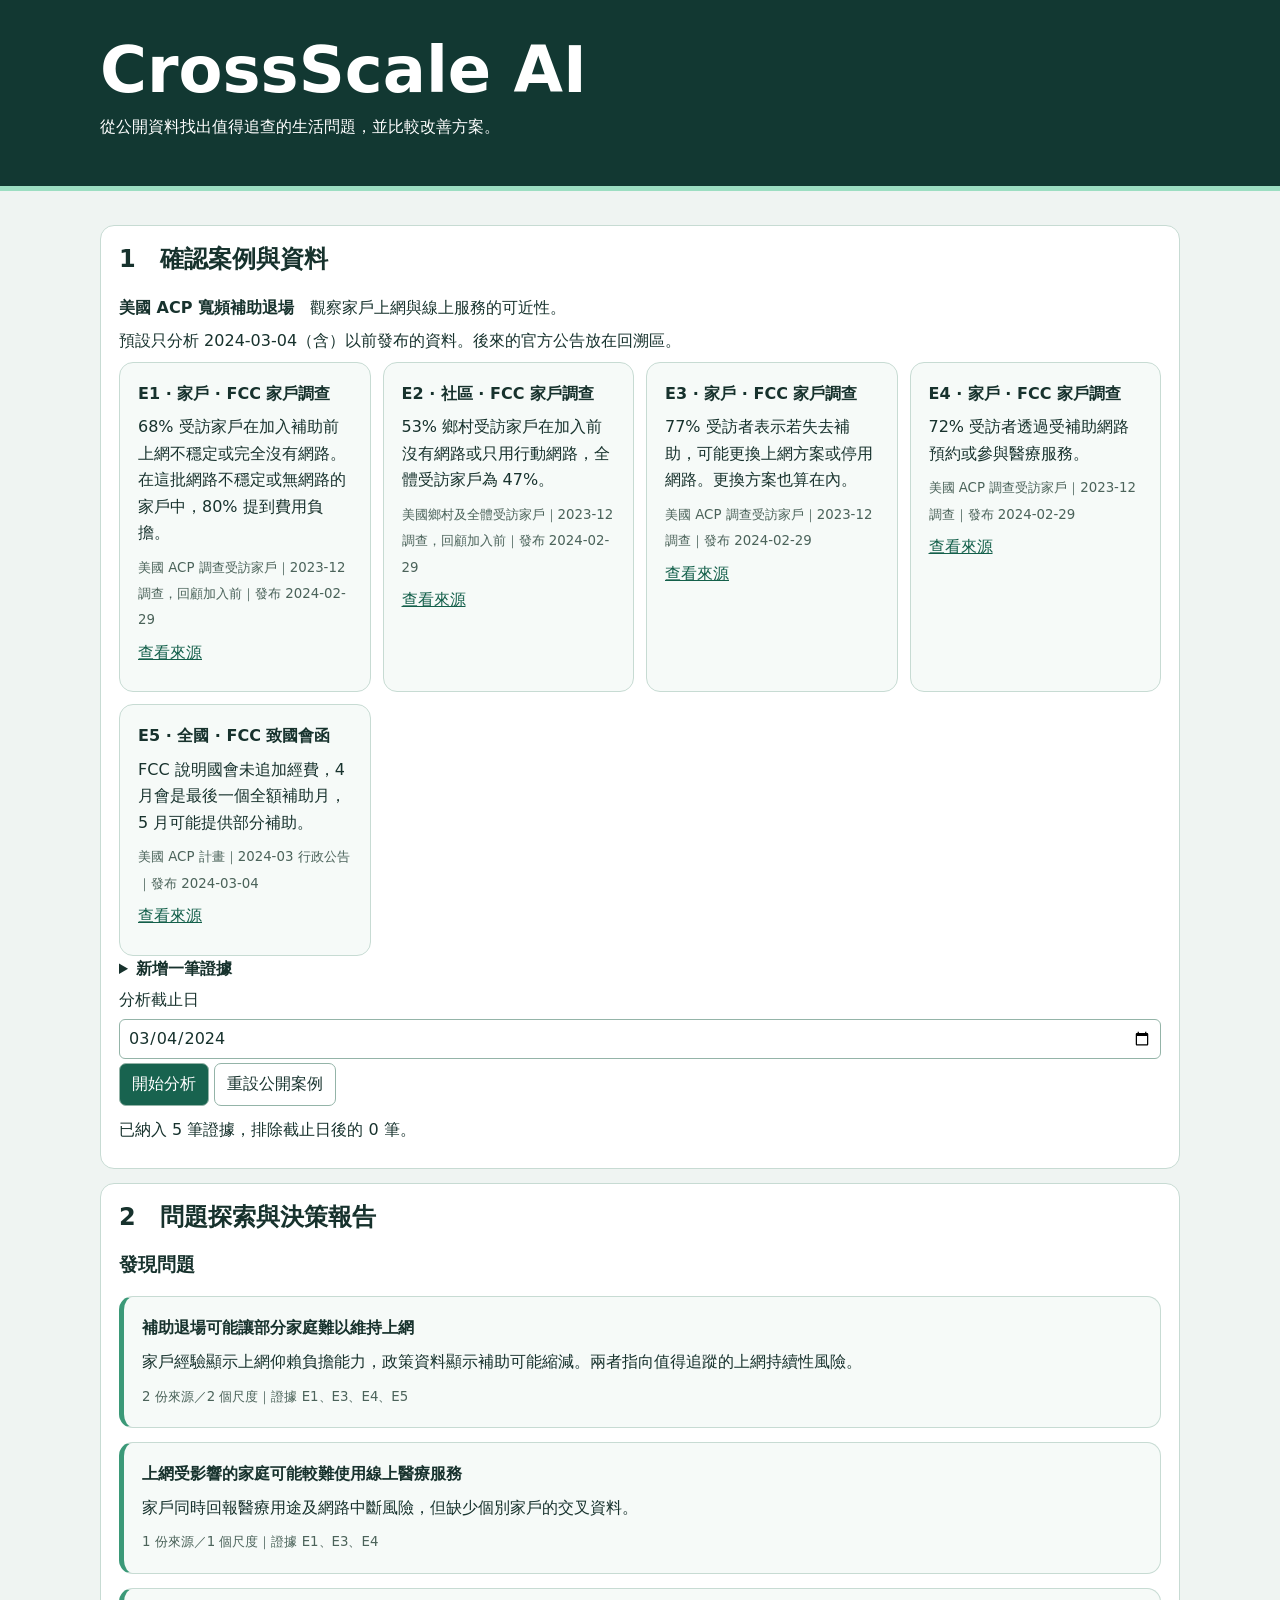
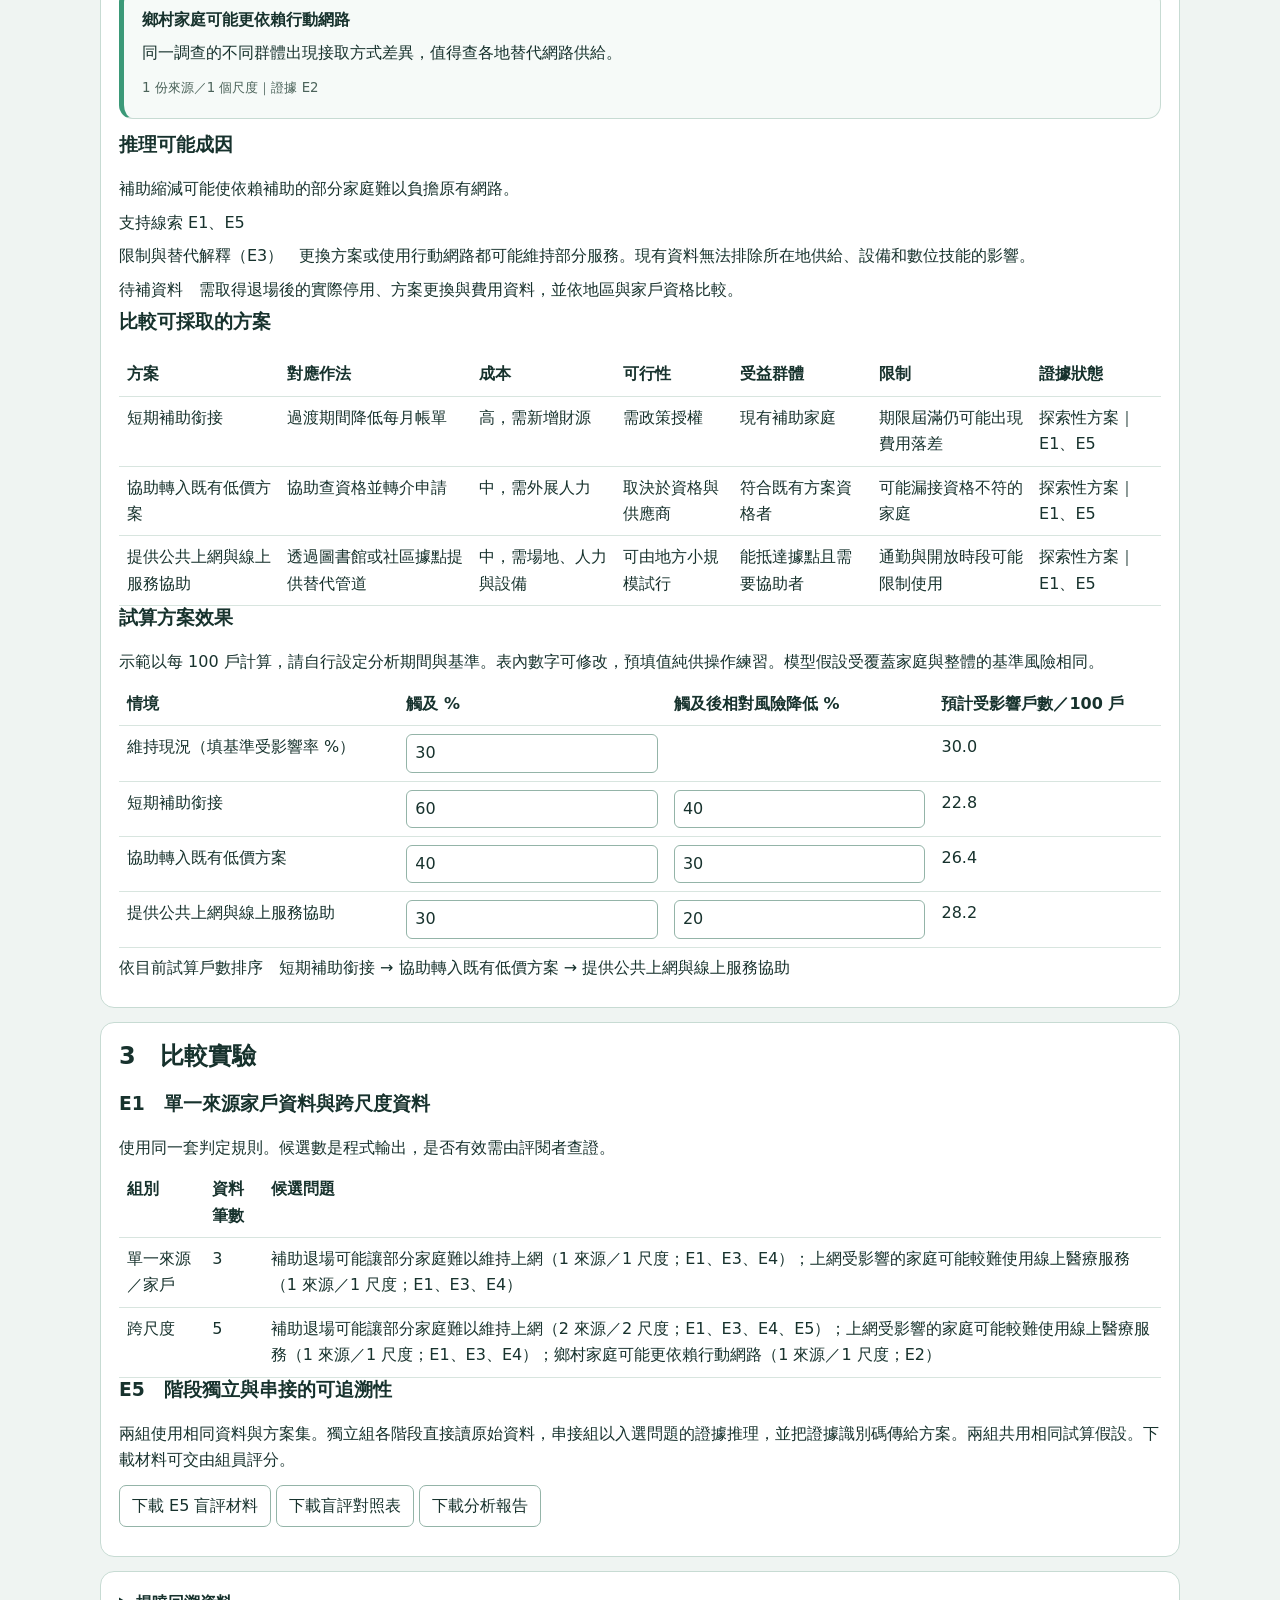
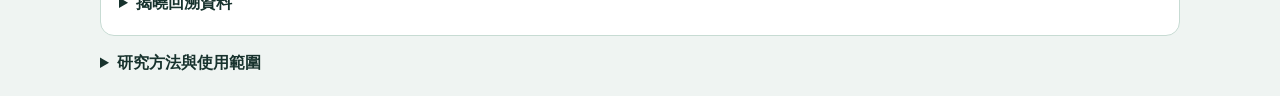
==== index.html @ e2c46af2 "Publish CrossScale AI competition prototype" ====
<!doctype html>
<html lang="zh-Hant"><meta charset="utf-8"><meta name="viewport" content="width=device-width,initial-scale=1"><title>CrossScale AI｜競賽研究原型</title>
<style>
*{box-sizing:border-box}body{margin:0;background:#eff4f2;color:#17322d;font:16px/1.65 system-ui,sans-serif}header{background:#123832;color:#fff;padding:38px max(20px,calc((100vw - 1080px)/2));border-bottom:5px solid #9cdec2}h1{font-size:clamp(2.4rem,7vw,4rem);line-height:1;margin:0 0 12px}h2,h3{line-height:1.3;margin-top:0}main{max-width:1120px;margin:auto;padding:20px}section,article{border:1px solid #c7dbd3;border-radius:14px;padding:18px;margin:14px 0;background:white}article{background:#f6faf8}p{margin:.45em 0}.grid{display:grid;grid-template-columns:repeat(auto-fit,minmax(min(100%,230px),1fr));gap:12px}.grid article{margin:0}button,input,textarea,select{font:inherit;color:inherit}button{cursor:pointer;padding:7px 12px;border-radius:7px;border:1px solid #94b4a8;background:white;margin:4px 5px 4px 0}.primary{background:#18634f;color:white}label{display:block;margin:5px 0}input:not([type=checkbox]),select,textarea{width:100%;padding:5px 8px;border:1px solid #94b4a8;border-radius:6px}summary{cursor:pointer;font-weight:bold}a{color:#14604b}small,.muted{color:#4b635a}.result{border-left:5px solid #3b9978}.scroll{overflow:auto}table{border-collapse:collapse;width:100%}th,td{text-align:left;padding:8px;vertical-align:top;border-bottom:1px solid #d8e5df}td input{min-width:74px}.error{color:#a12222}ul{padding-left:22px}
</style>
<header><h1>CrossScale AI</h1><p>從公開資料找出值得追查的生活問題，並比較改善方案。</p></header>
<main>
<section><h2>1　確認案例與資料</h2><p><strong>美國 ACP 寬頻補助退場</strong>　觀察家戶上網與線上服務的可近性。</p><p>預設只分析 2024-03-04（含）以前發布的資料。後來的官方公告放在回溯區。</p>
<div id="sources" class="grid"></div>
<details><summary>新增一筆證據</summary><form id="add"><div class="grid">
<label>來源名稱<input name="source" required></label><label>原文連結<input name="url" type="url" required></label><label>發布日期<input name="date" type="date" required></label>
<label>尺度<select name="scale"><option>家戶</option><option>社區</option><option>全國</option></select></label><label>地區或群體<input name="scope" required></label><label>資料期間<input name="period" required></label></div>
<label>觀察到什麼<textarea name="note" required></textarea></label><button>加入證據</button></form></details>
<label for="cutoff">分析截止日</label><input type="date" id="cutoff" value="2024-03-04" max="2024-05-30">
<button class="primary" id="run">開始分析</button><button id="reset">重設公開案例</button><p id="status" role="status"></p></section>
<section id="report" aria-live="polite"></section>
<section><h2>3　比較實驗</h2>
<div id="experiments"></div><button id="blind">下載 E5 盲評材料</button><button id="key" disabled>下載盲評對照表</button><button id="export">下載分析報告</button><p id="exports" role="status"></p></section>
<section><details><summary>揭曉回溯資料</summary><p>FCC 於 2024-05-31 公告，ACP 於 2024-06-01 結束。這確認補助退場一事。家戶實際斷線率仍需追蹤資料。</p><a href="https://docs.fcc.gov/public/attachments/DOC-402930A1.pdf" target="_blank" rel="noopener">FCC 正式公告</a></details></section>
<details><summary>研究方法與使用範圍</summary><p>這版用可檢查的文字規則比對議題，依獨立來源、尺度及證據筆數排序，原因與方案使用透明的領域規則。支援 ACP 案例的相關觀察。資料卡是人工整理的公開摘要，每張含來源、尺度、日期及群體。</p><p>同一調查的不同群體摘要可以補充尺度資訊，但在獨立來源計數時仍只算一份。跨尺度分析與單一來源比較同時改變可用資訊，無法單獨歸因於尺度。一案且規則依案例設計，應視為流程測試。</p></details>
</main>
<script>
"use strict";
const survey="FCC 家戶調查";
const letter="FCC 致國會函";
const initial=[
 {id:"E1",source:survey,url:"https://docs.fcc.gov/public/attachments/DOC-400836A1.pdf",date:"2024-02-29",scale:"家戶",scope:"美國 ACP 調查受訪家戶",period:"2023-12 調查，回顧加入前",note:"68% 受訪家戶在加入補助前上網不穩定或完全沒有網路。在這批網路不穩定或無網路的家戶中，80% 提到費用負擔。"},
 {id:"E2",source:survey,url:"https://docs.fcc.gov/public/attachments/DOC-400836A1.pdf",date:"2024-02-29",scale:"社區",scope:"美國鄉村及全體受訪家戶",period:"2023-12 調查，回顧加入前",note:"53% 鄉村受訪家戶在加入前沒有網路或只用行動網路，全體受訪家戶為 47%。"},
 {id:"E3",source:survey,url:"https://docs.fcc.gov/public/attachments/DOC-400836A1.pdf",date:"2024-02-29",scale:"家戶",scope:"美國 ACP 調查受訪家戶",period:"2023-12 調查",note:"77% 受訪者表示若失去補助，可能更換上網方案或停用網路。更換方案也算在內。"},
 {id:"E4",source:survey,url:"https://docs.fcc.gov/public/attachments/DOC-400836A1.pdf",date:"2024-02-29",scale:"家戶",scope:"美國 ACP 調查受訪家戶",period:"2023-12 調查",note:"72% 受訪者透過受補助網路預約或參與醫療服務。"},
 {id:"E5",source:letter,url:"https://docs.fcc.gov/public/attachments/DOC-400888A1.pdf",date:"2024-03-04",scale:"全國",scope:"美國 ACP 計畫",period:"2024-03 行政公告",note:"FCC 說明國會未追加經費，4 月會是最後一個全額補助月，5 月可能提供部分補助。"}
];
const rules=[
 {title:"補助退場可能讓部分家庭難以維持上網",all:[/上網|網路/,/補助|費用|負擔/],extra:/經費.*補助|補助.*經費/,why:"家戶經驗顯示上網仰賴負擔能力，政策資料顯示補助可能縮減。兩者指向值得追蹤的上網持續性風險。"},
 {title:"鄉村家庭可能更依賴行動網路",all:[/鄉村/,/行動網路|沒有網路/],why:"同一調查的不同群體出現接取方式差異，值得查各地替代網路供給。"},
 {title:"上網受影響的家庭可能較難使用線上醫療服務",all:[/醫療/,/網路|上網/],extra:/停用網路|上網不穩定/,why:"家戶同時回報醫療用途及網路中斷風險，但缺少個別家戶的交叉資料。"}
];
const options=[
 ["短期補助銜接","過渡期間降低每月帳單","高，需新增財源","需政策授權","現有補助家庭","期限屆滿仍可能出現費用落差"],
 ["協助轉入既有低價方案","協助查資格並轉介申請","中，需外展人力","取決於資格與供應商","符合既有方案資格者","可能漏接資格不符的家庭"],
 ["提供公共上網與線上服務協助","透過圖書館或社區據點提供替代管道","中，需場地、人力與設備","可由地方小規模試行","能抵達據點且需要協助者","通勤與開放時段可能限制使用"]
];
const $=id=>document.getElementById(id);
let rows=structuredClone(initial),latest=null,blindKey=null;
function el(parent,tag,value){
 const node=document.createElement(tag);
 if(value!==undefined)node.textContent=value;
 parent.append(node);
 return node;
}
function drawSources(){
 const root=$("sources");root.replaceChildren();
 for(const item of rows){
  const card=el(root,"article");
  el(card,"strong",item.id+" · "+item.scale+" · "+item.source);
  el(card,"p",item.note);
  el(card,"small",item.scope+"｜"+item.period+"｜發布 "+item.date);
  const links=el(card,"p"),a=el(links,"a","查看來源");
  a.href=item.url;a.target="_blank";a.rel="noopener";
  if(!initial.some(e=>e.id===item.id)){
   const remove=el(card,"button","移除");remove.onclick=()=>{rows=rows.filter(e=>e.id!==item.id);drawSources();run();};
  }
 }
}
function discover(records){
 return rules.map(rule=>{
  const direct=records.filter(e=>rule.all.every(pattern=>pattern.test(e.note)));
  const evidence=direct.length?records.filter(e=>direct.includes(e)||rule.extra?.test(e.note)):[];
  const scales=new Set(evidence.map(e=>e.scale)).size;
  const sources=new Set(evidence.map(e=>e.url)).size;
  return {...rule,evidence,scales,sources,score:2*sources+scales+Math.log1p(evidence.length)};
 }).filter(c=>c.evidence.length).sort((a,b)=>b.score-a.score);
}
function build(records,linked){
 const candidates=discover(records);
 const concerns=candidates.find(c=>c.title===rules[0].title);
 const visible=linked?(concerns?.evidence??[]):records;
 const ids=pattern=>visible.filter(e=>pattern.test(e.note)).map(e=>e.id);
 const support=ids(/費用負擔|最後一個全額補助月/);
 const counter=ids(/更換方案|只用行動網路/);
 const ready=!!(concerns&&concerns.sources>=2&&concerns.scales>=2&&support.length>=2);
 const hypothesis={claim:"補助縮減可能使依賴補助的部分家庭難以負擔原有網路。",support,counter,
 limit:"更換方案或使用行動網路都可能維持部分服務。現有資料無法排除所在地供給、設備和數位技能的影響。",
 missing:"需取得退場後的實際停用、方案更換與費用資料，並依地區與家戶資格比較。"};
 return {candidates,hypothesis,ready,plans:options.map(row=>({row,evidence:linked&&ready?support:[],status:linked&&!ready?"證據不足 · 探索性方案":"探索性方案"}))};
}
function candidateLines(model){
 return model.candidates.map(c=>c.title+"（"+c.sources+" 來源／"+c.scales+" 尺度；"+c.evidence.map(e=>e.id).join("、")+"）");
}
function table(root,headers){
 const t=el(el(root,"div"),"table");t.parentNode.className="scroll";
 const head=el(el(t,"thead"),"tr");
 headers.forEach(title=>el(head,"th",title).scope="col");
 return el(t,"tbody");
}
function addRow(body,values){
 const row=el(body,"tr");return values.map(v=>el(row,"td",v));
}
function renderReport(model){
 const root=$("report");root.replaceChildren();
 el(root,"h2","2　問題探索與決策報告");
 el(root,"h3","發現問題");
 if(!model.candidates.length)el(root,"p","證據不足，目前沒有符合規則的候選。");
 for(const c of model.candidates){
  const box=el(root,"article");box.className="result";
  el(box,"strong",c.title);el(box,"p",c.why);
  el(box,"small",c.sources+" 份來源／"+c.scales+" 個尺度｜證據 "+c.evidence.map(e=>e.id).join("、"));
 }
 const h=model.hypothesis;
 el(root,"h3","推理可能成因");
 el(root,"p",model.ready?h.claim:"證據不足，需要人工確認。以下方案可供探索。");
 el(root,"p","支持線索 "+(h.support.join("、")||"尚缺"));
 el(root,"p","限制與替代解釋（"+(h.counter.join("、")||"尚缺")+"）　"+h.limit);
 el(root,"p","待補資料　"+h.missing);
 el(root,"h3","比較可採取的方案");
 const plans=table(root,["方案","對應作法","成本","可行性","受益群體","限制","證據狀態"]);
 model.plans.forEach(plan=>addRow(plans,[...plan.row,plan.status+(plan.evidence.length?"｜"+plan.evidence.join("、"):"")]));
 el(root,"h3","試算方案效果");
 el(root,"p","示範以每 100 戶計算，請自行設定分析期間與基準。表內數字可修改，預填值純供操作練習。模型假設受覆蓋家庭與整體的基準風險相同。");
 const body=table(root,["情境","觸及 %","觸及後相對風險降低 %","預計受影響戶數／100 戶"]);
 const [,baselineCell,,baseOutput]=addRow(body,["維持現況（填基準受影響率 %）","","",""]);
 function input(cell,value,label){
  const n=el(cell,"input");n.type="number";n.min="0";n.max="100";n.step="any";n.value=value;n.required=true;n.setAttribute("aria-label",label);return n;
 }
 const baseline=input(baselineCell,30,"基準受影響率");
 const cases=options.map(([name],i)=>{
  const [,a,b,out]=addRow(body,[name,"","",""]);
  return {name,coverage:input(a,[60,40,30][i],name+"觸及率"),efficacy:input(b,[40,30,20][i],name+"相對風險降低"),out};
 });
 const display=el(root,"p");
 function update(){
  baseOutput.textContent=baseline.validity.valid?Number(baseline.value).toFixed(1):"請輸入 0–100";
  const results=cases.map(({name,coverage,efficacy,out})=>{
   const valid=[baseline,coverage,efficacy].every(n=>n.validity.valid);
   const expected=valid?estimate(Number(baseline.value),Number(coverage.value),Number(efficacy.value)):null;
   out.textContent=valid?expected.toFixed(1):"請輸入 0–100";
   return {name,coverage:coverage.value,efficacy:efficacy.value,expected};
  });
  const ranked=results.filter(x=>x.expected!==null).sort((a,b)=>a.expected-b.expected);
  display.textContent=ranked.length===results.length?"依目前試算戶數排序　"+ranked.map(x=>x.name).join(" → "):"資料填完整後會顯示排序。";
  latest.scenario={baseline:baseline.value,results};
 }
 [baseline,...cases.flatMap(x=>[x.coverage,x.efficacy])].forEach(n=>n.oninput=update);
 update();
}
function estimate(base,coverage,efficacy){return base*(1-coverage*efficacy/10000);}
function run(){
 const cutoff=$("cutoff");
 if(!cutoff.value||!cutoff.validity.valid){$("status").textContent="請選擇有效截止日（最晚為 2024-05-30）。";return;}
 const records=rows.filter(e=>e.date<=cutoff.value);
 const single=records.filter(e=>e.source===survey&&e.scale==="家戶");
 const linked=build(records,true),independent=build(records,false);
 latest={cutoff:cutoff.value,records,single,linked,independent};
 $("status").textContent="已納入 "+records.length+" 筆證據，排除截止日後的 "+(rows.length-records.length)+" 筆。";
 $("key").disabled=true;blindKey=null;$("exports").textContent="";
 renderReport(linked);
 const root=$("experiments");root.replaceChildren();
 el(root,"h3","E1　單一來源家戶資料與跨尺度資料");
 el(root,"p","使用同一套判定規則。候選數是程式輸出，是否有效需由評閱者查證。");
 const t=table(root,["組別","資料筆數","候選問題"]);
 addRow(t,["單一來源／家戶",single.length,candidateLines({candidates:discover(single)}).join("；")||"無"]);
 addRow(t,["跨尺度",records.length,candidateLines(linked).join("；")||"無"]);
 el(root,"h3","E5　階段獨立與串接的可追溯性");
 el(root,"p","兩組使用相同資料與方案集。獨立組各階段直接讀原始資料，串接組以入選問題的證據推理，並把證據識別碼傳給方案。兩組共用相同試算假設。下載材料可交由組員評分。");
}
function reportText(model){
 const h=model.hypothesis;
 return ["問題候選",...candidateLines(model),"","成因假設",model.ready?h.claim:"證據不足，需人工確認。","支持："+(h.support.join("、")||"尚缺"),
 "限制："+h.limit,"反向線索："+(h.counter.join("、")||"尚缺"),"待補："+h.missing,"","方案比較",
 ...model.plans.map(p=>p.row.join("｜")+"｜"+p.status+"｜證據 "+(p.evidence.join("、")||"—")),
 "","試算結果（假設值，每 100 戶）","維持現況："+latest.scenario.baseline+"%",
 ...latest.scenario.results.map(r=>r.name+"｜觸及 "+r.coverage+"%｜相對降低 "+r.efficacy+"%｜預計 "+(r.expected===null?"待填":r.expected.toFixed(1))+" 戶")].join("\n");
}
function citations(){return latest.records.map(e=>[e.id,e.source,e.date,e.scale,e.scope,e.period,e.note,e.url].join("｜")).join("\n");}
function download(name,value){
 const url=URL.createObjectURL(new Blob(["\ufeff",value],{type:"text/plain;charset=utf-8"}));
 const link=document.createElement("a");link.href=url;link.download=name;link.click();setTimeout(()=>URL.revokeObjectURL(url),3000);
 $("exports").textContent="已送出下載　"+name;
}
$("export").onclick=()=>download("CrossScale_Report.txt","分析截止 "+latest.cutoff+"\n\n"+reportText(latest.linked)+"\n\nE1 單一組\n"+candidateLines({candidates:discover(latest.single)}).join("\n")+"\n\n證據\n"+citations());
$("blind").onclick=()=>{
 const first=Math.random()<.5;
 const models=first?[latest.linked,latest.independent]:[latest.independent,latest.linked];
 blindKey=first?"A＝串接；B＝獨立":"A＝獨立；B＝串接";
 download("CrossScale_E5_Blind.txt","請分別為 A／B 的證據完整度、推理合理性及方案可行性各給 0–2 分。0＝缺少，1＝部分符合，2＝具體且能查核。填寫理由後再開啟對照表。\n\n"+models.map((m,i)=>["A","B"][i]+"\n"+reportText(m)).join("\n\n")+"\n\n證據\n"+citations());
 $("key").disabled=false;
};
$("key").onclick=()=>download("CrossScale_E5_Key.txt",blindKey);
$("add").onsubmit=event=>{
 event.preventDefault();
 const form=event.currentTarget;
 const entry=Object.fromEntries([...new FormData(form)].map(([k,v])=>[k,v.trim()]));
 if(Object.values(entry).some(v=>!v)||!/^https?:\/\//i.test(entry.url)){$("status").textContent="請填寫所有欄位，並提供 HTTP 或 HTTPS 連結。";return;}
 if(rows.some(e=>e.url===entry.url&&e.note===entry.note)){$("status").textContent="相同來源與摘要已存在。";return;}
 entry.id="自訂-"+Date.now();rows.push(entry);form.reset();drawSources();run();
};
$("reset").onclick=()=>{rows=structuredClone(initial);$("cutoff").value="2024-03-04";drawSources();run();};
$("run").onclick=run;
drawSources();run();
</script>
</html>
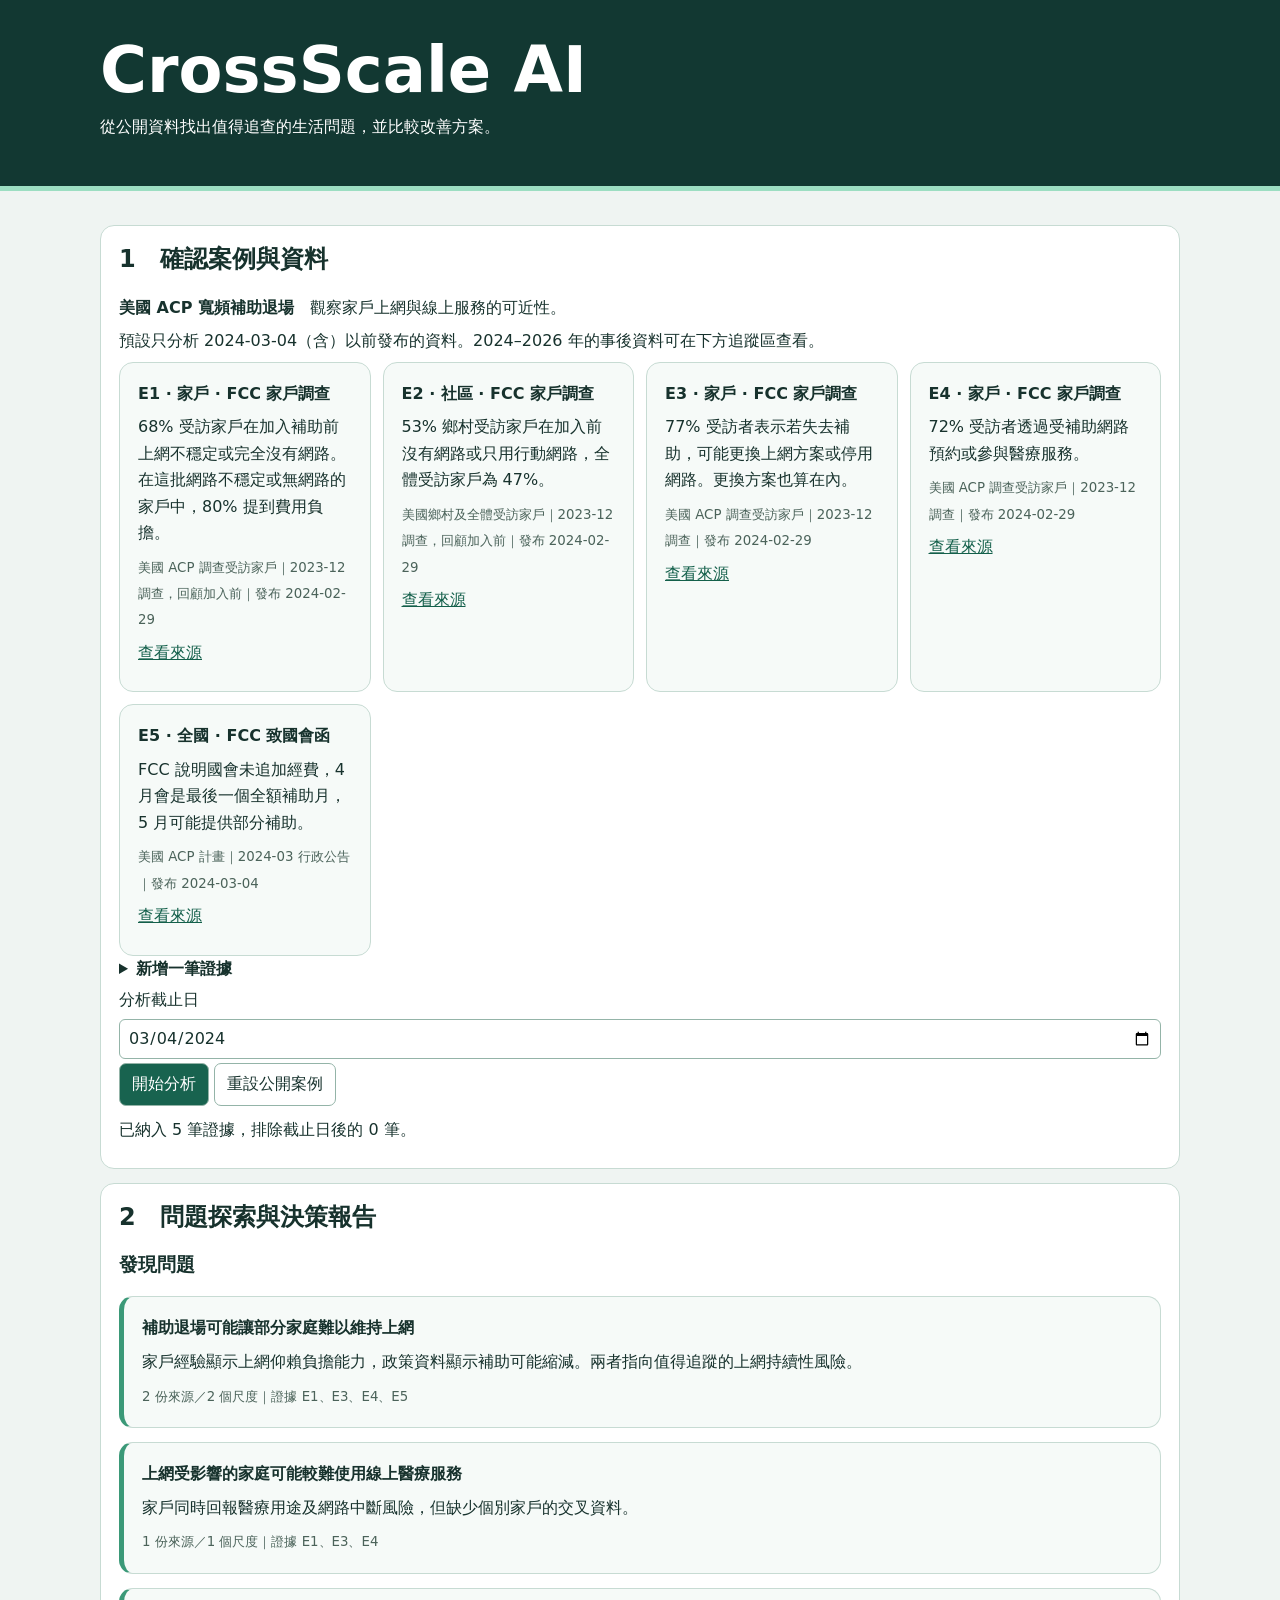
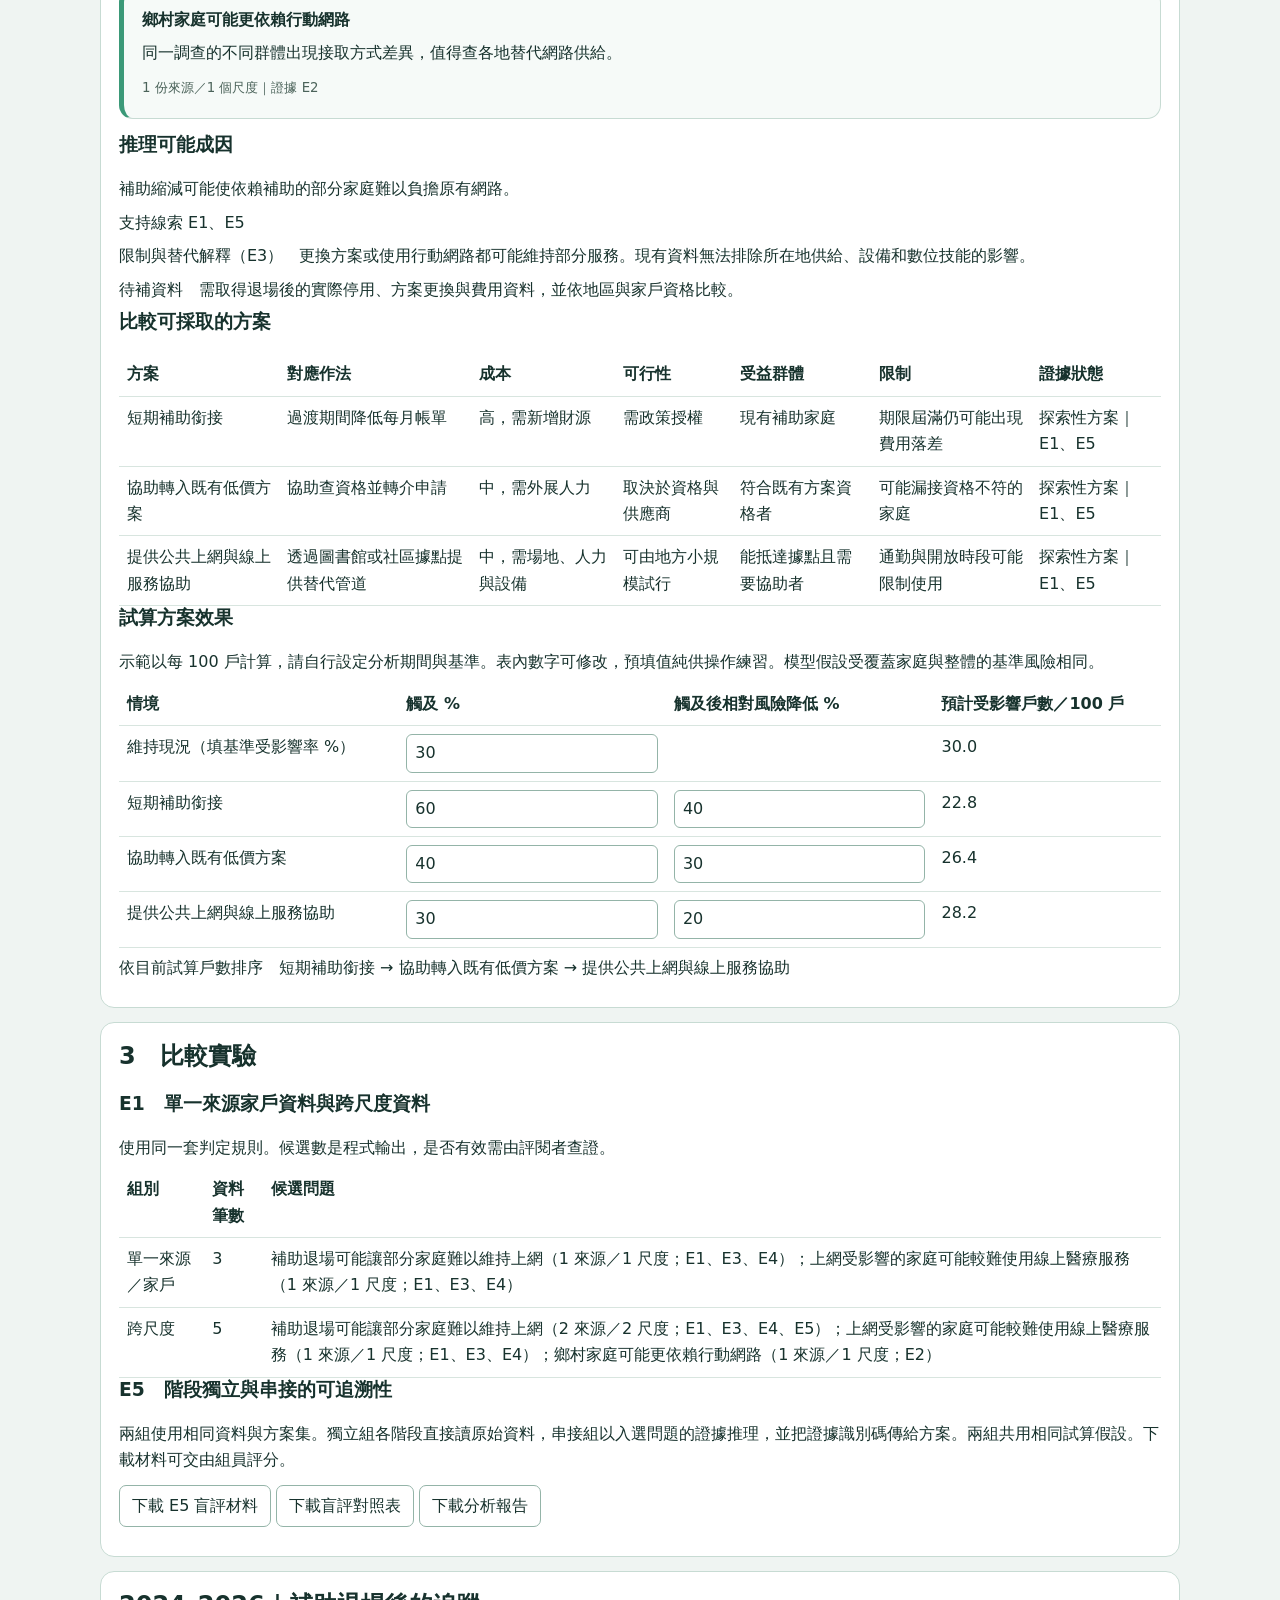
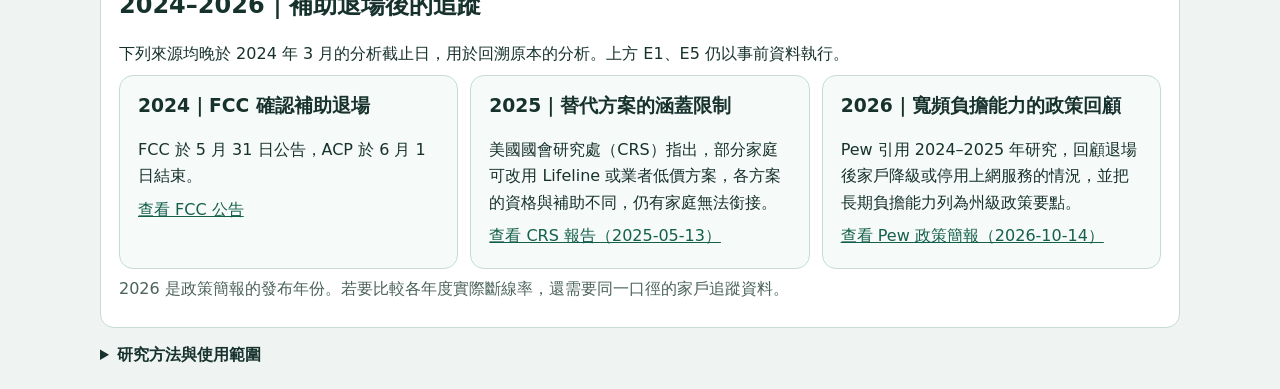
==== commit 84fe4b63: "Add ACP policy follow-up through 2026" ====
--- a/index.html
+++ b/index.html
@@ -5,7 +5,7 @@
 </style>
 <header><h1>CrossScale AI</h1><p>從公開資料找出值得追查的生活問題，並比較改善方案。</p></header>
 <main>
-<section><h2>1　確認案例與資料</h2><p><strong>美國 ACP 寬頻補助退場</strong>　觀察家戶上網與線上服務的可近性。</p><p>預設只分析 2024-03-04（含）以前發布的資料。後來的官方公告放在回溯區。</p>
+<section><h2>1　確認案例與資料</h2><p><strong>美國 ACP 寬頻補助退場</strong>　觀察家戶上網與線上服務的可近性。</p><p>預設只分析 2024-03-04（含）以前發布的資料。2024–2026 年的事後資料可在下方追蹤區查看。</p>
 <div id="sources" class="grid"></div>
 <details><summary>新增一筆證據</summary><form id="add"><div class="grid">
 <label>來源名稱<input name="source" required></label><label>原文連結<input name="url" type="url" required></label><label>發布日期<input name="date" type="date" required></label>
@@ -16,7 +16,16 @@
 <section id="report" aria-live="polite"></section>
 <section><h2>3　比較實驗</h2>
 <div id="experiments"></div><button id="blind">下載 E5 盲評材料</button><button id="key" disabled>下載盲評對照表</button><button id="export">下載分析報告</button><p id="exports" role="status"></p></section>
-<section><details><summary>揭曉回溯資料</summary><p>FCC 於 2024-05-31 公告，ACP 於 2024-06-01 結束。這確認補助退場一事。家戶實際斷線率仍需追蹤資料。</p><a href="https://docs.fcc.gov/public/attachments/DOC-402930A1.pdf" target="_blank" rel="noopener">FCC 正式公告</a></details></section>
+<section aria-labelledby="followup">
+<h2 id="followup">2024–2026｜補助退場後的追蹤</h2>
+<p>下列來源均晚於 2024 年 3 月的分析截止日，用於回溯原本的分析。上方 E1、E5 仍以事前資料執行。</p>
+<div class="grid">
+<article><h3>2024｜FCC 確認補助退場</h3><p>FCC 於 5 月 31 日公告，ACP 於 6 月 1 日結束。</p><a href="https://docs.fcc.gov/public/attachments/DOC-402930A1.pdf" target="_blank" rel="noopener noreferrer">查看 FCC 公告</a></article>
+<article><h3>2025｜替代方案的涵蓋限制</h3><p>美國國會研究處（CRS）指出，部分家庭可改用 Lifeline 或業者低價方案，各方案的資格與補助不同，仍有家庭無法銜接。</p><a href="https://www.everycrsreport.com/files/2025-05-13_IF12637_1a70327493a1ae6c6f55196d82e289ba46d4b644.html" target="_blank" rel="noopener noreferrer">查看 CRS 報告（2025-05-13）</a></article>
+<article><h3>2026｜寬頻負擔能力的政策回顧</h3><p>Pew 引用 2024–2025 年研究，回顧退場後家戶降級或停用上網服務的情況，並把長期負擔能力列為州級政策要點。</p><a href="https://www.pew.org/en/research-and-analysis/issue-briefs/2026/10/states-need-broadband-cornerstones-to-strengthen-gains-and-drive-progress" target="_blank" rel="noopener noreferrer">查看 Pew 政策簡報（2026-10-14）</a></article>
+</div>
+<p class="muted">2026 是政策簡報的發布年份。若要比較各年度實際斷線率，還需要同一口徑的家戶追蹤資料。</p>
+</section>
 <details><summary>研究方法與使用範圍</summary><p>這版用可檢查的文字規則比對議題，依獨立來源、尺度及證據筆數排序，原因與方案使用透明的領域規則。支援 ACP 案例的相關觀察。資料卡是人工整理的公開摘要，每張含來源、尺度、日期及群體。</p><p>同一調查的不同群體摘要可以補充尺度資訊，但在獨立來源計數時仍只算一份。跨尺度分析與單一來源比較同時改變可用資訊，無法單獨歸因於尺度。一案且規則依案例設計，應視為流程測試。</p></details>
 </main>
 <script>
